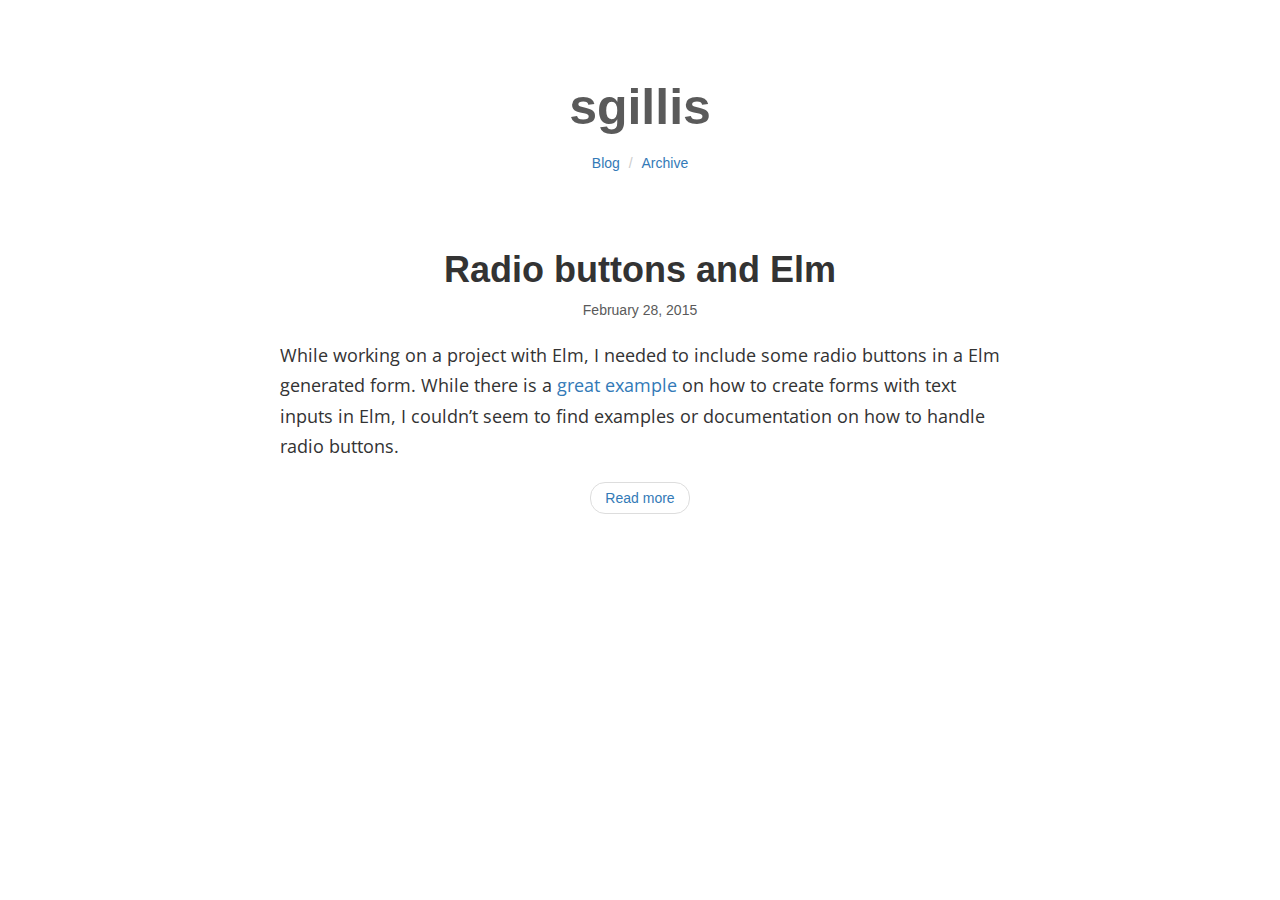
==== archive.html @ 85105cd5 "GA tracking" ====
<?xml version="1.0" encoding="UTF-8" ?>
<!DOCTYPE html PUBLIC "-//W3C//DTD XHTML 1.0 Strict//EN" "http://www.w3.org/TR/xhtml1/DTD/xhtml1-strict.dtd">
<html xmlns="http://www.w3.org/1999/xhtml" xml:lang="en" lang="en">
    <head>
        <meta http-equiv="Content-Type" content="text/html; charset=UTF-8" />
        <meta name="viewport" content="width=device-width, initial-scale=1">
        <title>sgillis - Archives</title>
        <link rel="shortcut icon" href="./favicon.ico" />
        <link rel="stylesheet" href="https://maxcdn.bootstrapcdn.com/bootstrap/3.3.2/css/bootstrap.min.css">
        <link rel="stylesheet" type="text/css" href="./css/default.css" />
        <link href="http://fonts.googleapis.com/css?family=Lora:400,700,400italic,700italic" rel="stylesheet" type="text/css">
        <link href="http://fonts.googleapis.com/css?family=Open+Sans:300italic,400italic,600italic,700italic,800italic,400,300,600,700,800" rel="stylesheet" type="text/css">
    </head>
    <body>
        <div class="container">
            <div class="page-header">
                <center>
                    <h1><b><a href="./">sgillis<a></b></h1>
                    <ol class="breadcrumb breadcrumb-nav">
                        <li><a href="./">Blog</a></li>
                        <li><a href="./archive.html">Archive</a></li>
                    </ol>
                </center>
            </div>
            
<div>
    <article class="article-excerpt">
        
        <h2 class="post-title"><a href="./posts/2015-02-28-radio-buttons-in-elm.html">Radio buttons and Elm</a></h2>
        <div class="date">February 28, 2015</div>
        <div class="post-list-content">
            
            
              <p>While working on a project with Elm, I needed to include some radio buttons in a Elm generated form. While there is a <a href="http://elm-lang.org/edit/examples/Intermediate/Form.elm">great example</a> on how to create forms with text inputs in Elm, I couldn’t seem to find examples or documentation on how to handle radio buttons.</p>

            
        </div>
        <ul class="pager">
            <li><a href="./posts/2015-02-28-radio-buttons-in-elm.html">Read more</a></li>
        </ul>
    </article>
</div>



        </div>
        <script>
          (function(i,s,o,g,r,a,m){i['GoogleAnalyticsObject']=r;i[r]=i[r]||function(){
             (i[r].q=i[r].q||[]).push(arguments)},i[r].l=1*new Date();a=s.createElement(o),
             m=s.getElementsByTagName(o)[0];a.async=1;a.src=g;m.parentNode.insertBefore(a,m)
          })(window,document,'script','//www.google-analytics.com/analytics.js','ga');

          ga('create', 'UA-60209395-1', 'auto');
          ga('send', 'pageview');
        </script>
    </body>
</html>
---- css/default.css ----
@media (min-width:992px){.container{width:750px}}.page-header{border-bottom:0px;margin:80px 0 40px}.page-header h1{font-size:50px}h1 a{color:rgb(90,90,90)}.breadcrumb-nav{background-color:transparent}.crop-image{width:250px;height:250px;border-radius:125px;overflow:hidden;margin:0 auto 20px}.small-image{width:auto;height:auto;min-width:300px;min-height:300px;max-width:500px;max-height:500px}.comments{margin:40px 50px}.article-excerpt{padding:0 0 150px}h1 h2{font-family:'Open Sans', 'Helvetica Neue', Helvetica, Arial, sans-serif}p{font-family:'Open Sans', 'Helvetica Neue', Helvetica, Arial, sans-serif;line-height:1.7em;font-size:18px}span{font-family:'Open Sans', 'Helvetica Neue', Helvetica, Arial, sans-serif}a:hover{text-decoration:none}.post-title{font-weight:bold;font-size:36px;text-align:center}.post-title a{color:rgb(51, 51, 51)}.date{color:rgb(90, 90, 90);text-align:center}.post-list-content{margin:20px 0 20px}.main-image-wrapper{margin:0 auto 10px;overflow:hidden}.main-image{max-width:500px;max-height:500px}
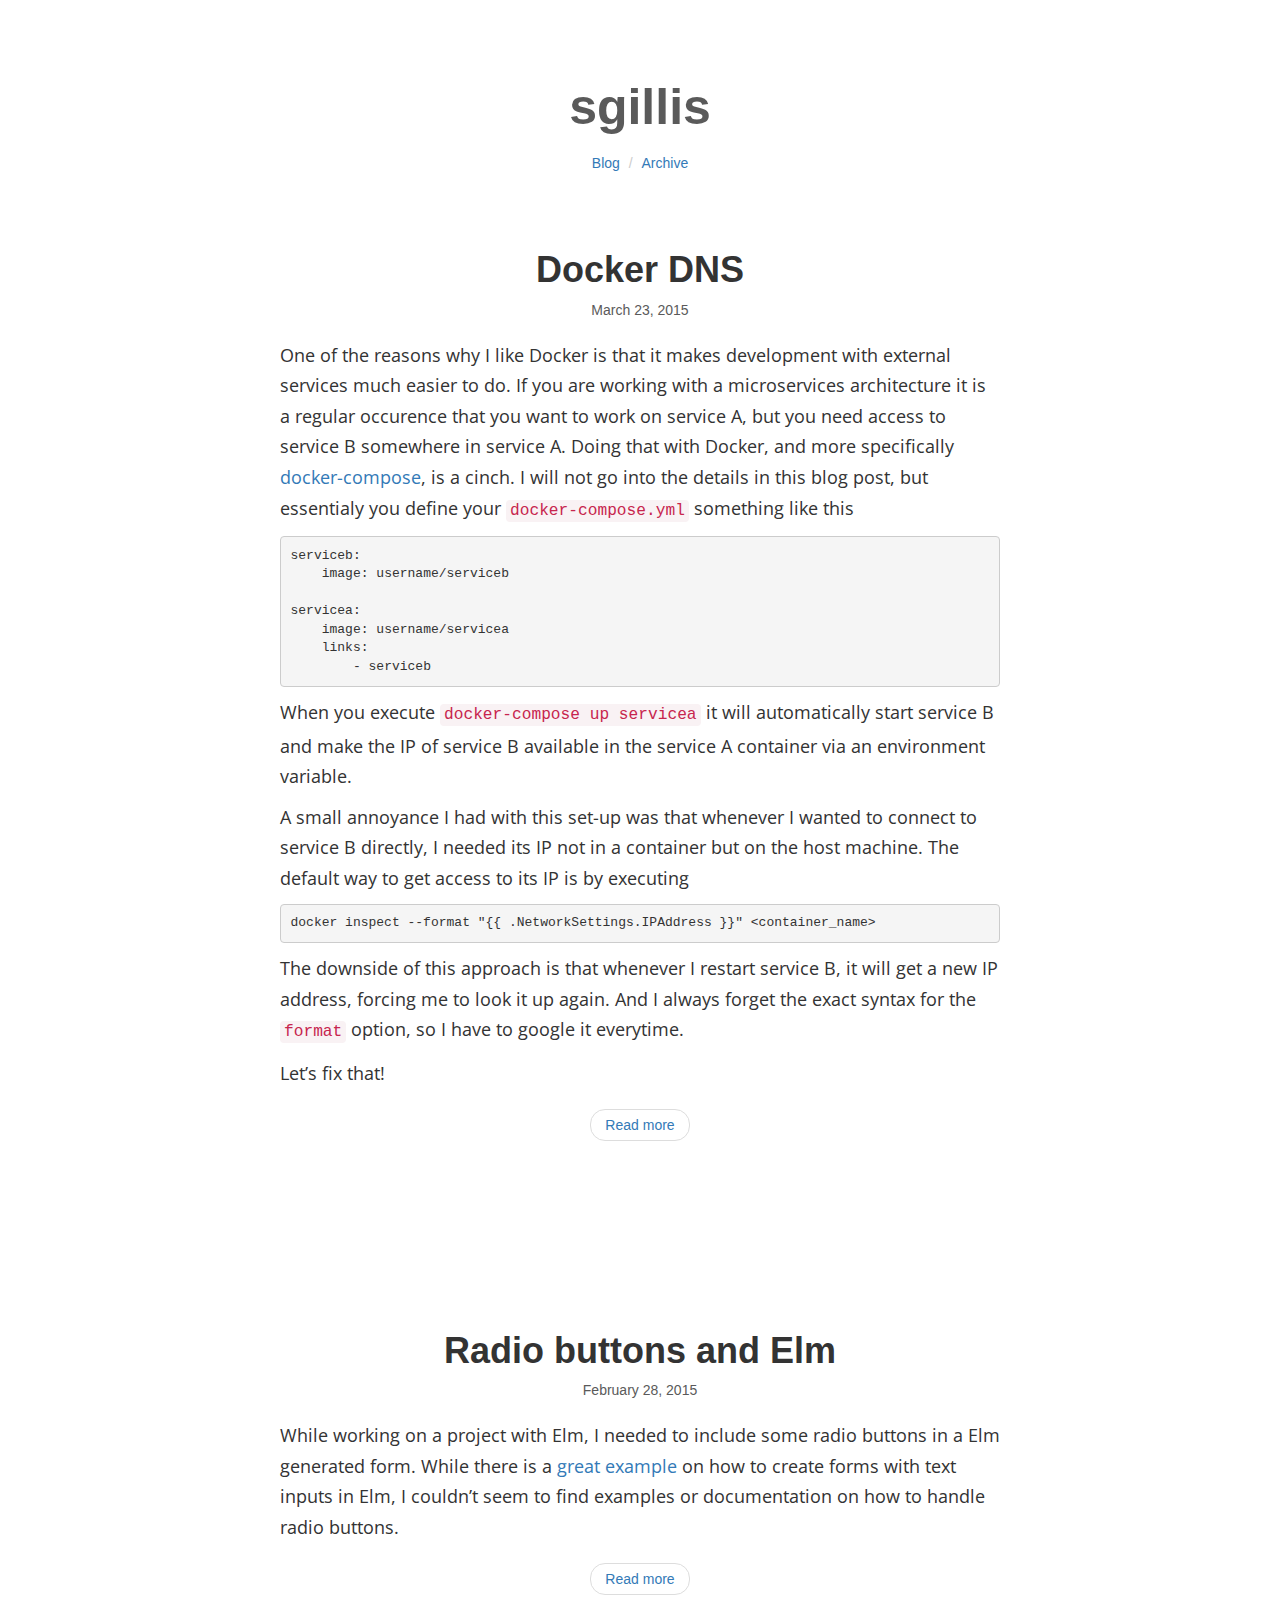
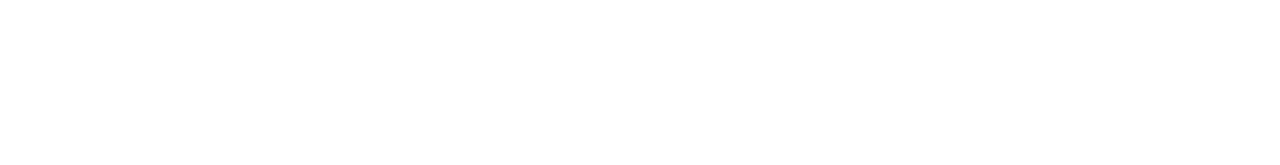
==== commit c6750356: "Docker DNS" ====
--- a/archive.html
+++ b/archive.html
@@ -23,6 +23,36 @@
                 </center>
             </div>
             
+<div>
+    <article class="article-excerpt">
+        
+        <h2 class="post-title"><a href="./posts/2015-03-23-docker-dns.html">Docker DNS</a></h2>
+        <div class="date">March 23, 2015</div>
+        <div class="post-list-content">
+            
+            
+              <p>One of the reasons why I like Docker is that it makes development with external services much easier to do. If you are working with a microservices architecture it is a regular occurence that you want to work on service A, but you need access to service B somewhere in service A. Doing that with Docker, and more specifically <a href="https://github.com/docker/compose">docker-compose</a>, is a cinch. I will not go into the details in this blog post, but essentialy you define your <code>docker-compose.yml</code> something like this</p>
+<pre><code>serviceb:
+    image: username/serviceb
+
+servicea:
+    image: username/servicea
+    links:
+        - serviceb</code></pre>
+<p>When you execute <code>docker-compose up servicea</code> it will automatically start service B and make the IP of service B available in the service A container via an environment variable.</p>
+<p>A small annoyance I had with this set-up was that whenever I wanted to connect to service B directly, I needed its IP not in a container but on the host machine. The default way to get access to its IP is by executing</p>
+<pre><code>docker inspect --format &quot;{{ .NetworkSettings.IPAddress }}&quot; &lt;container_name&gt;</code></pre>
+<p>The downside of this approach is that whenever I restart service B, it will get a new IP address, forcing me to look it up again. And I always forget the exact syntax for the <code>format</code> option, so I have to google it everytime.</p>
+<p>Let’s fix that!</p>
+
+            
+        </div>
+        <ul class="pager">
+            <li><a href="./posts/2015-03-23-docker-dns.html">Read more</a></li>
+        </ul>
+    </article>
+</div>
+
 <div>
     <article class="article-excerpt">
         
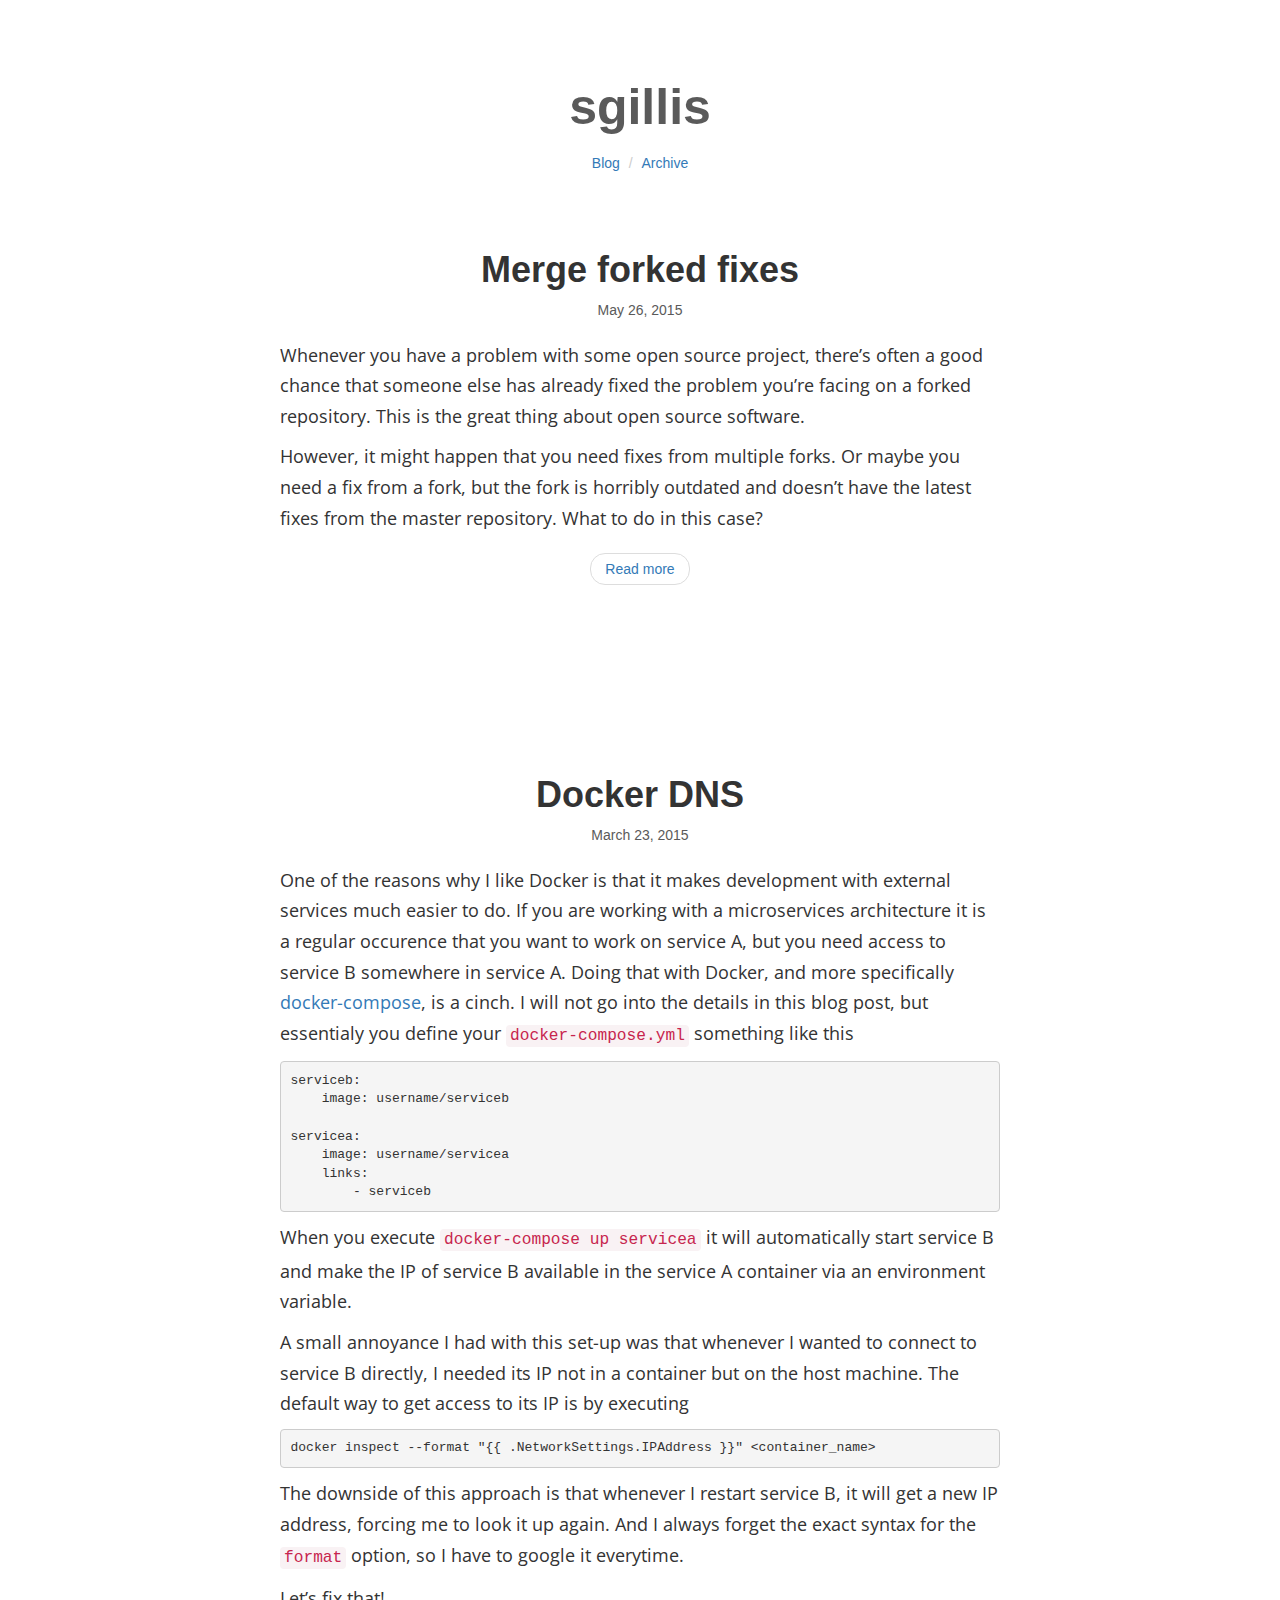
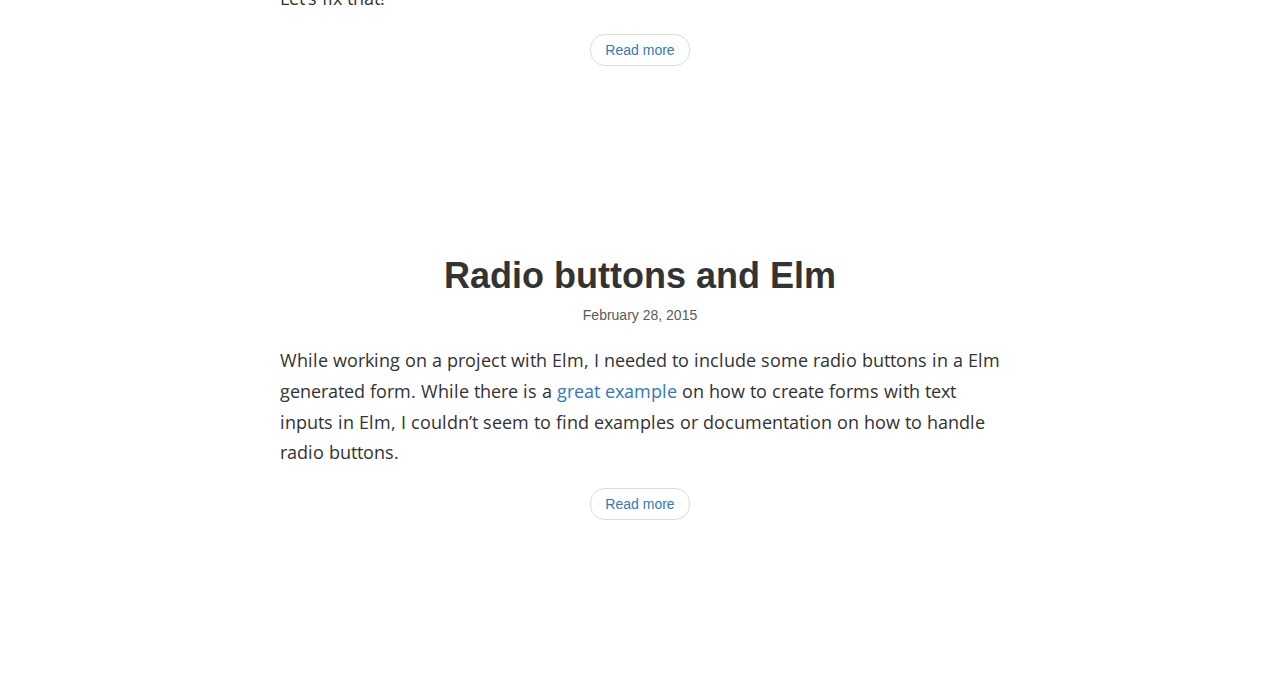
==== commit 72974164: "Post about merging fixes from different forks" ====
--- a/archive.html
+++ b/archive.html
@@ -23,6 +23,25 @@
                 </center>
             </div>
             
+<div>
+    <article class="article-excerpt">
+        
+        <h2 class="post-title"><a href="./posts/2015-05-26-merge-fork-fixes.html">Merge forked fixes</a></h2>
+        <div class="date">May 26, 2015</div>
+        <div class="post-list-content">
+            
+            
+              <p>Whenever you have a problem with some open source project, there’s often a good chance that someone else has already fixed the problem you’re facing on a forked repository. This is the great thing about open source software.</p>
+<p>However, it might happen that you need fixes from multiple forks. Or maybe you need a fix from a fork, but the fork is horribly outdated and doesn’t have the latest fixes from the master repository. What to do in this case?</p>
+
+            
+        </div>
+        <ul class="pager">
+            <li><a href="./posts/2015-05-26-merge-fork-fixes.html">Read more</a></li>
+        </ul>
+    </article>
+</div>
+
 <div>
     <article class="article-excerpt">
         
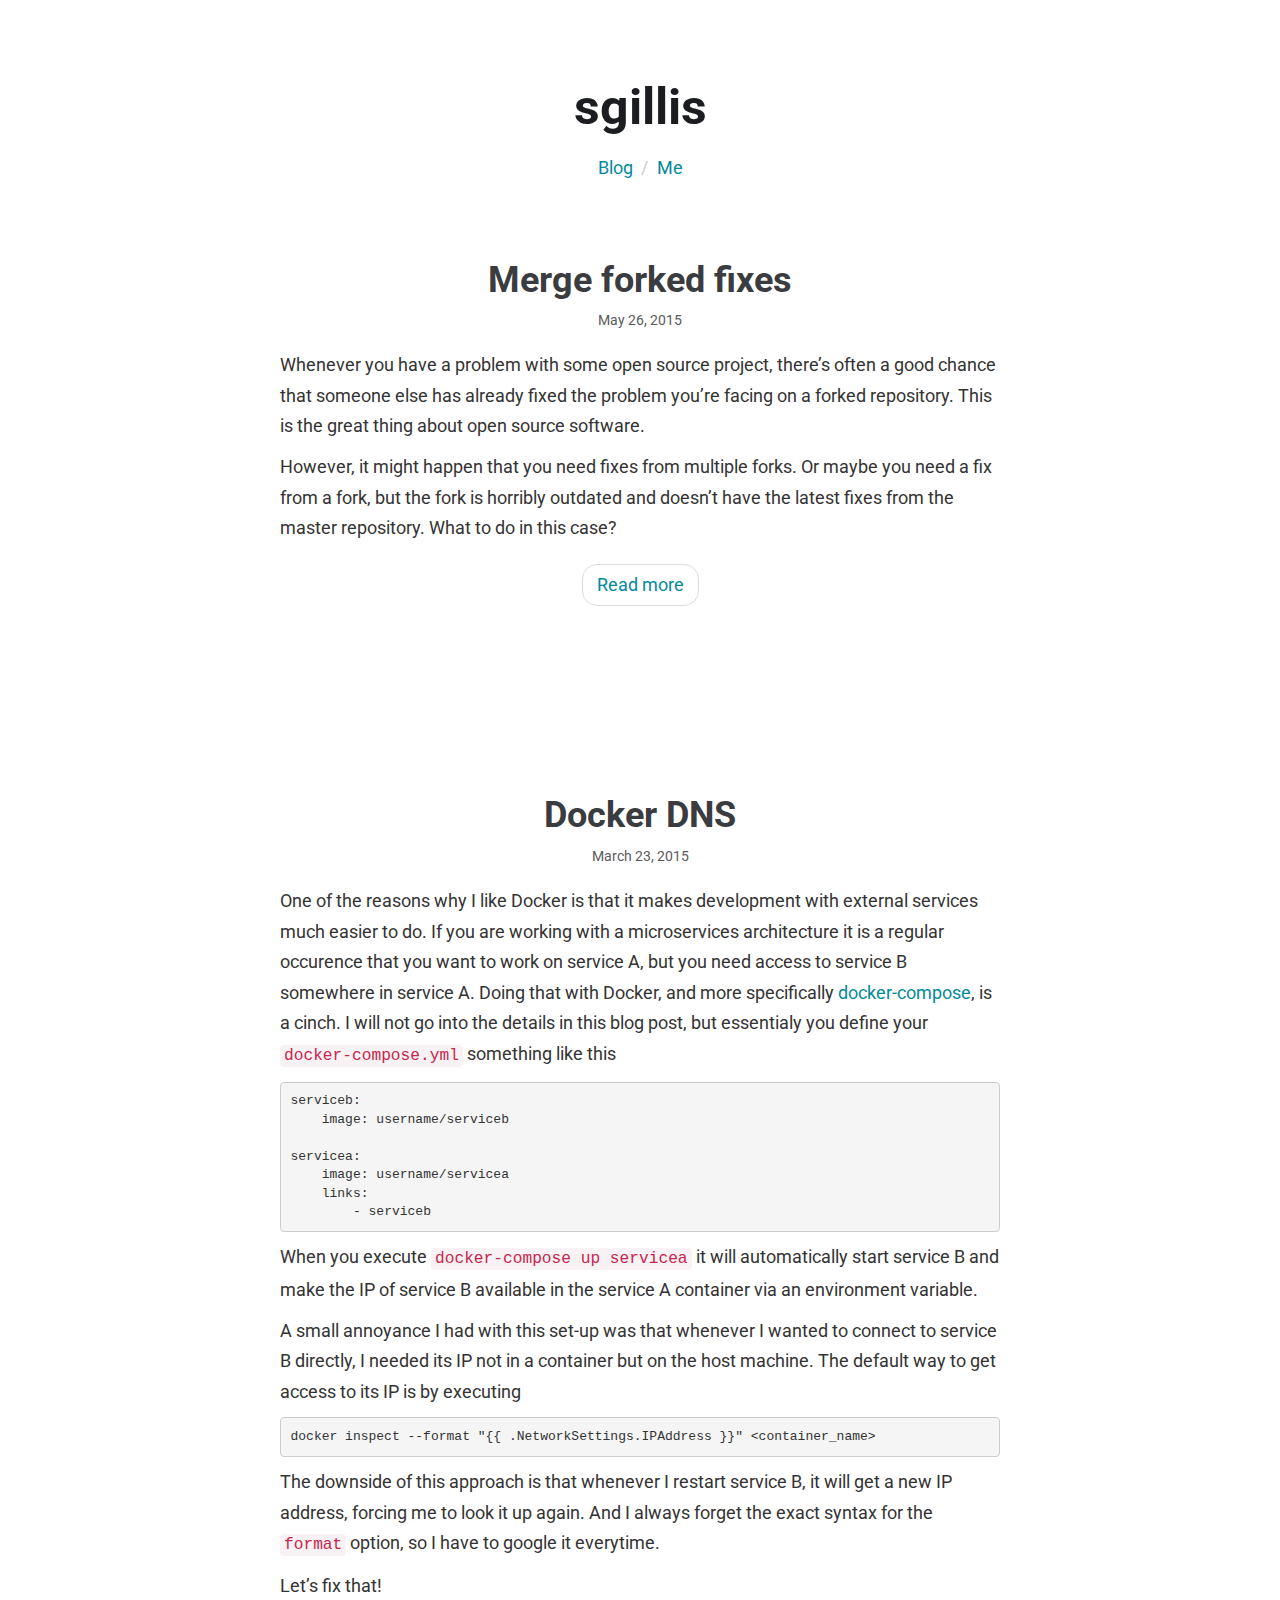
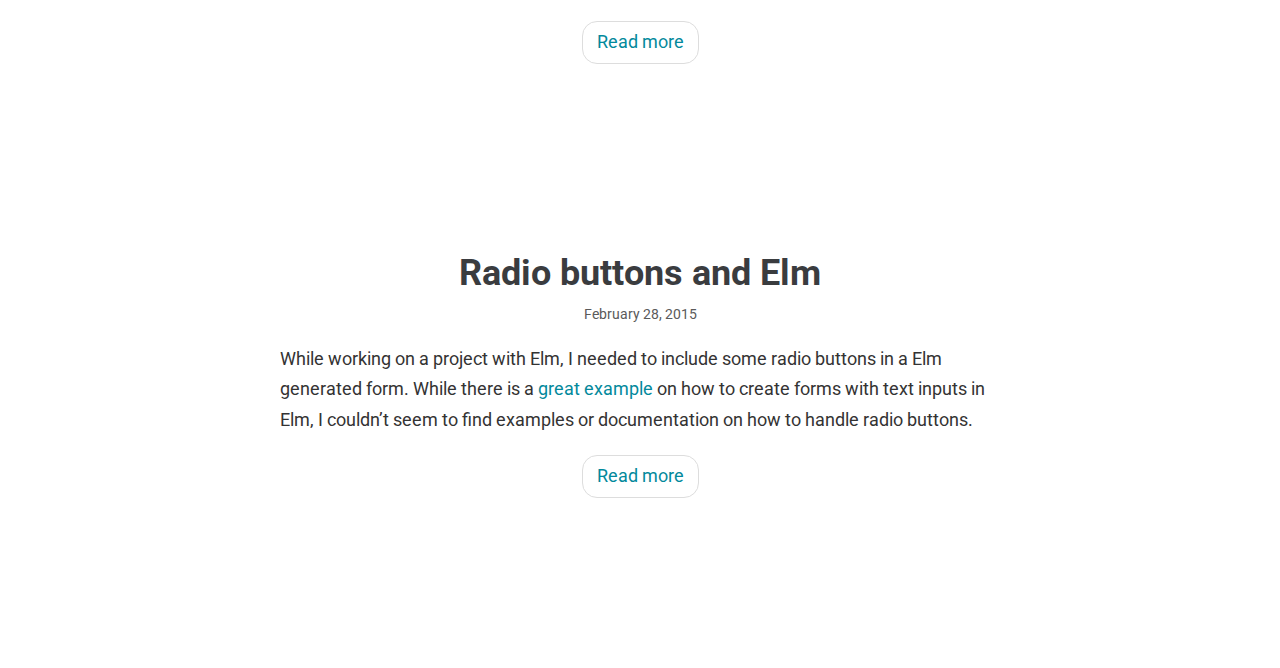
==== commit d8d25a6e: "CV" ====
--- a/archive.html
+++ b/archive.html
@@ -8,8 +8,7 @@
         <link rel="shortcut icon" href="./favicon.ico" />
         <link rel="stylesheet" href="https://maxcdn.bootstrapcdn.com/bootstrap/3.3.2/css/bootstrap.min.css">
         <link rel="stylesheet" type="text/css" href="./css/default.css" />
-        <link href="http://fonts.googleapis.com/css?family=Lora:400,700,400italic,700italic" rel="stylesheet" type="text/css">
-        <link href="http://fonts.googleapis.com/css?family=Open+Sans:300italic,400italic,600italic,700italic,800italic,400,300,600,700,800" rel="stylesheet" type="text/css">
+        <link href="http://fonts.googleapis.com/css?family=Roboto:400italic,700,400" rel="stylesheet" type="text/css">
     </head>
     <body>
         <div class="container">
@@ -18,7 +17,7 @@
                     <h1><b><a href="./">sgillis<a></b></h1>
                     <ol class="breadcrumb breadcrumb-nav">
                         <li><a href="./">Blog</a></li>
-                        <li><a href="./archive.html">Archive</a></li>
+                        <li><a href="./me.html">Me</a></li>
                     </ol>
                 </center>
             </div>
--- a/css/default.css
+++ b/css/default.css
@@ -1 +1 @@
-@media (min-width:992px){.container{width:750px}}.page-header{border-bottom:0px;margin:80px 0 40px}.page-header h1{font-size:50px}h1 a{color:rgb(90,90,90)}.breadcrumb-nav{background-color:transparent}.crop-image{width:250px;height:250px;border-radius:125px;overflow:hidden;margin:0 auto 20px}.small-image{width:auto;height:auto;min-width:300px;min-height:300px;max-width:500px;max-height:500px}.comments{margin:40px 50px}.article-excerpt{padding:0 0 150px}h1 h2{font-family:'Open Sans', 'Helvetica Neue', Helvetica, Arial, sans-serif}p{font-family:'Open Sans', 'Helvetica Neue', Helvetica, Arial, sans-serif;line-height:1.7em;font-size:18px}span{font-family:'Open Sans', 'Helvetica Neue', Helvetica, Arial, sans-serif}a:hover{text-decoration:none}.post-title{font-weight:bold;font-size:36px;text-align:center}.post-title a{color:rgb(51, 51, 51)}.date{color:rgb(90, 90, 90);text-align:center}.post-list-content{margin:20px 0 20px}.main-image-wrapper{margin:0 auto 10px;overflow:hidden}.main-image{max-width:500px;max-height:500px}+html{font-family:'Roboto', sans-serif}body{font-family:'Roboto', sans-serif}.light-color-primary-0{color:#D6D8DC}.light-color-primary-1{color:#8D9AB3}.light-color-primary-2{color:#ACB5C7}.light-color-primary-3{color:#A3A6AE}.light-color-primary-4{color:#8E929B}.color-primary-0{color:#3A3C3F}.color-primary-1{color:#474C55}.color-primary-2{color:#313235}.color-primary-3{color:#27292C}.color-primary-4{color:#1C1D20}@media (min-width:992px){.container{width:750px}}.page-header{border-bottom:0px;margin:80px 0 40px}.page-header h1{font-size:50px}h1 a{color:#1C1D20}a{color:#03899C}.breadcrumb-nav{background-color:transparent}.crop-image{width:250px;height:250px;border-radius:125px;overflow:hidden;margin:0 auto 20px}.small-image{width:auto;height:auto;min-width:300px;min-height:300px;max-width:500px;max-height:500px}.comments{margin:40px 50px}.article-excerpt{padding:0 0 150px}h1 h2{font-family:'Roboto', sans-serif}p{font-family:'Roboto', sans-serif;line-height:1.7em;font-size:18px}li{font-family:'Roboto', sans-serif;line-height:1.7em;font-size:18px}span{font-family:'Roboto', sans-serif;line-height:1.7em;font-size:18px}a:hover{text-decoration:none}.post-title{font-weight:bold;font-size:36px;text-align:center}.post-title a{color:#3A3C3F}.date{color:rgb(90, 90, 90);text-align:center}.post-list-content{margin:20px 0 20px}.main-image-wrapper{margin:0 auto 10px;overflow:hidden}.main-image{max-width:500px;max-height:500px}.item{margin:0 0 40px}.cv{border-bottom:1px solid #D6D8DC;margin:0 0 20px}div.cv-section span{padding:0 0 10px;border-bottom:3px solid #03899C}div.cv-section h4{padding:0 0 30px}span.citation{font-size:12px;line-height:0}span.jobdescription{font-size:18px;line-height:2em}span.separator{padding:0px 10px 0px 10px}span.glyphicon-asterisk{float:right}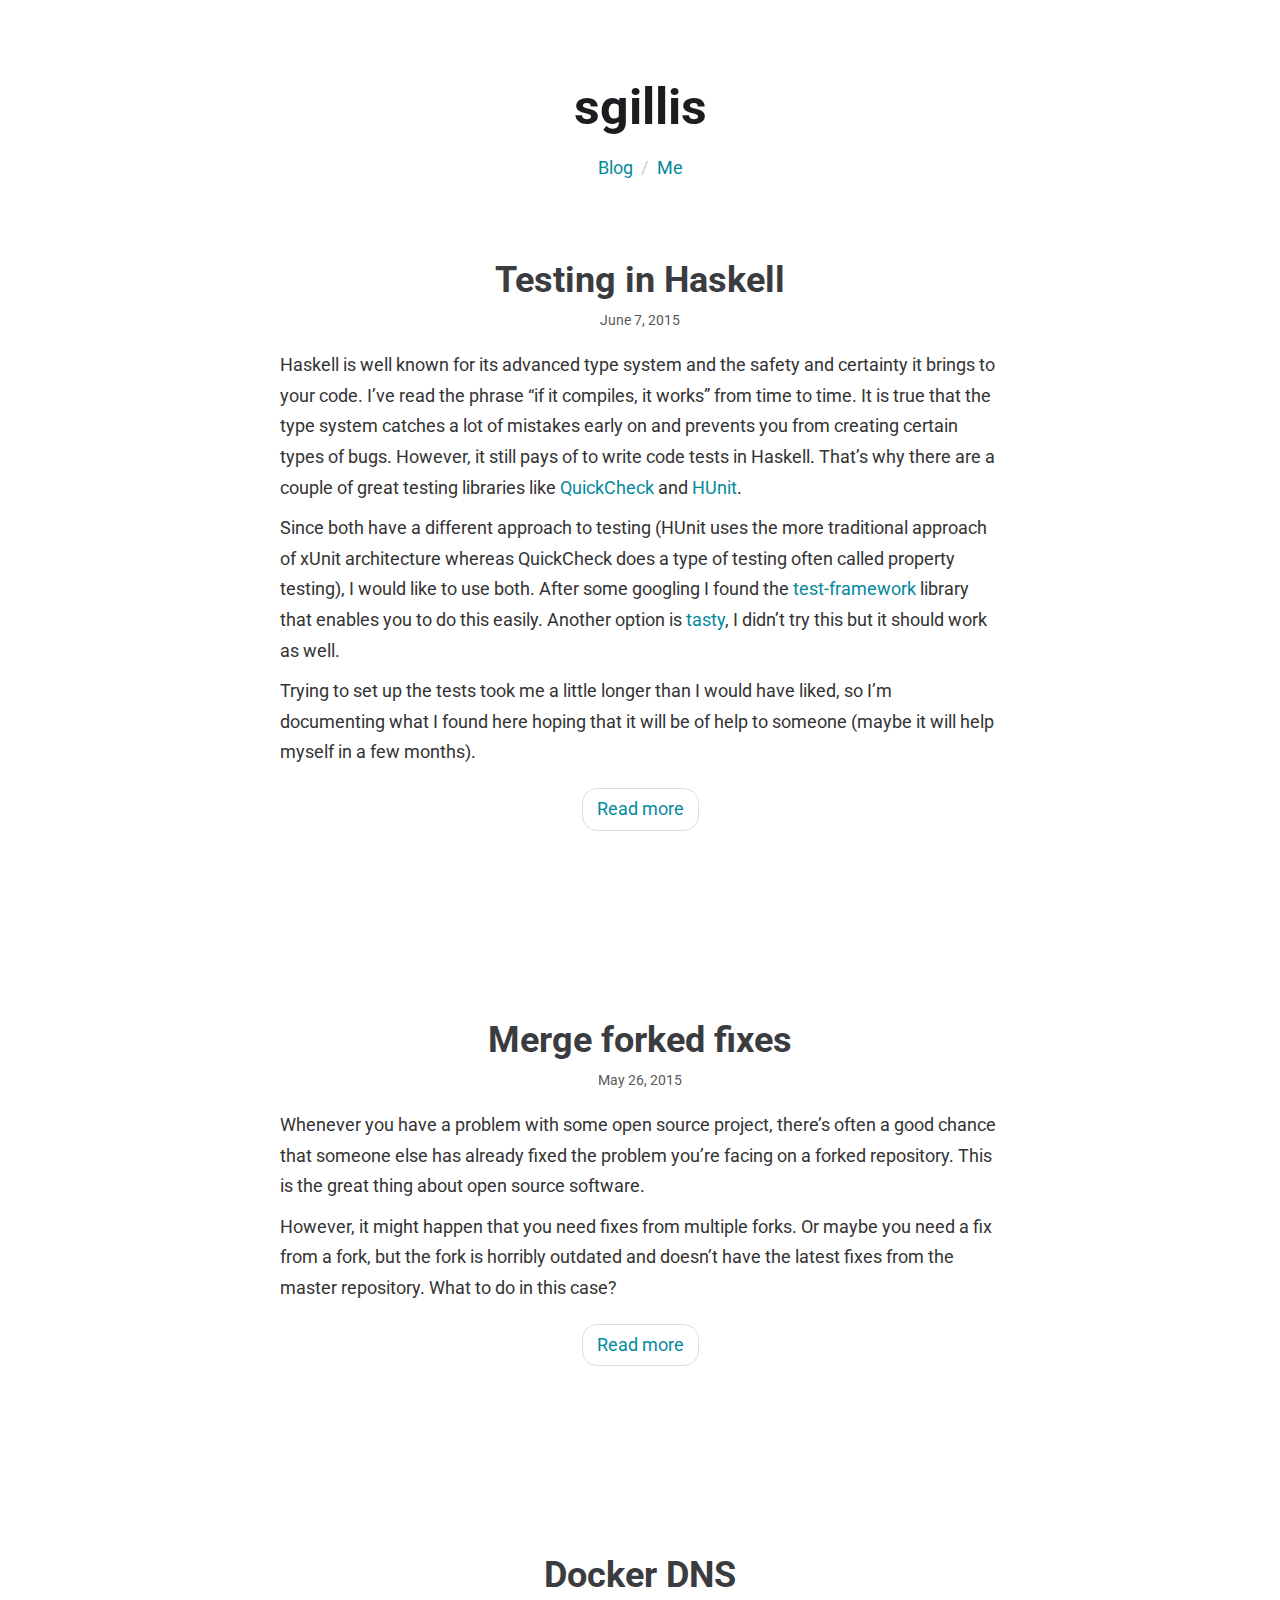
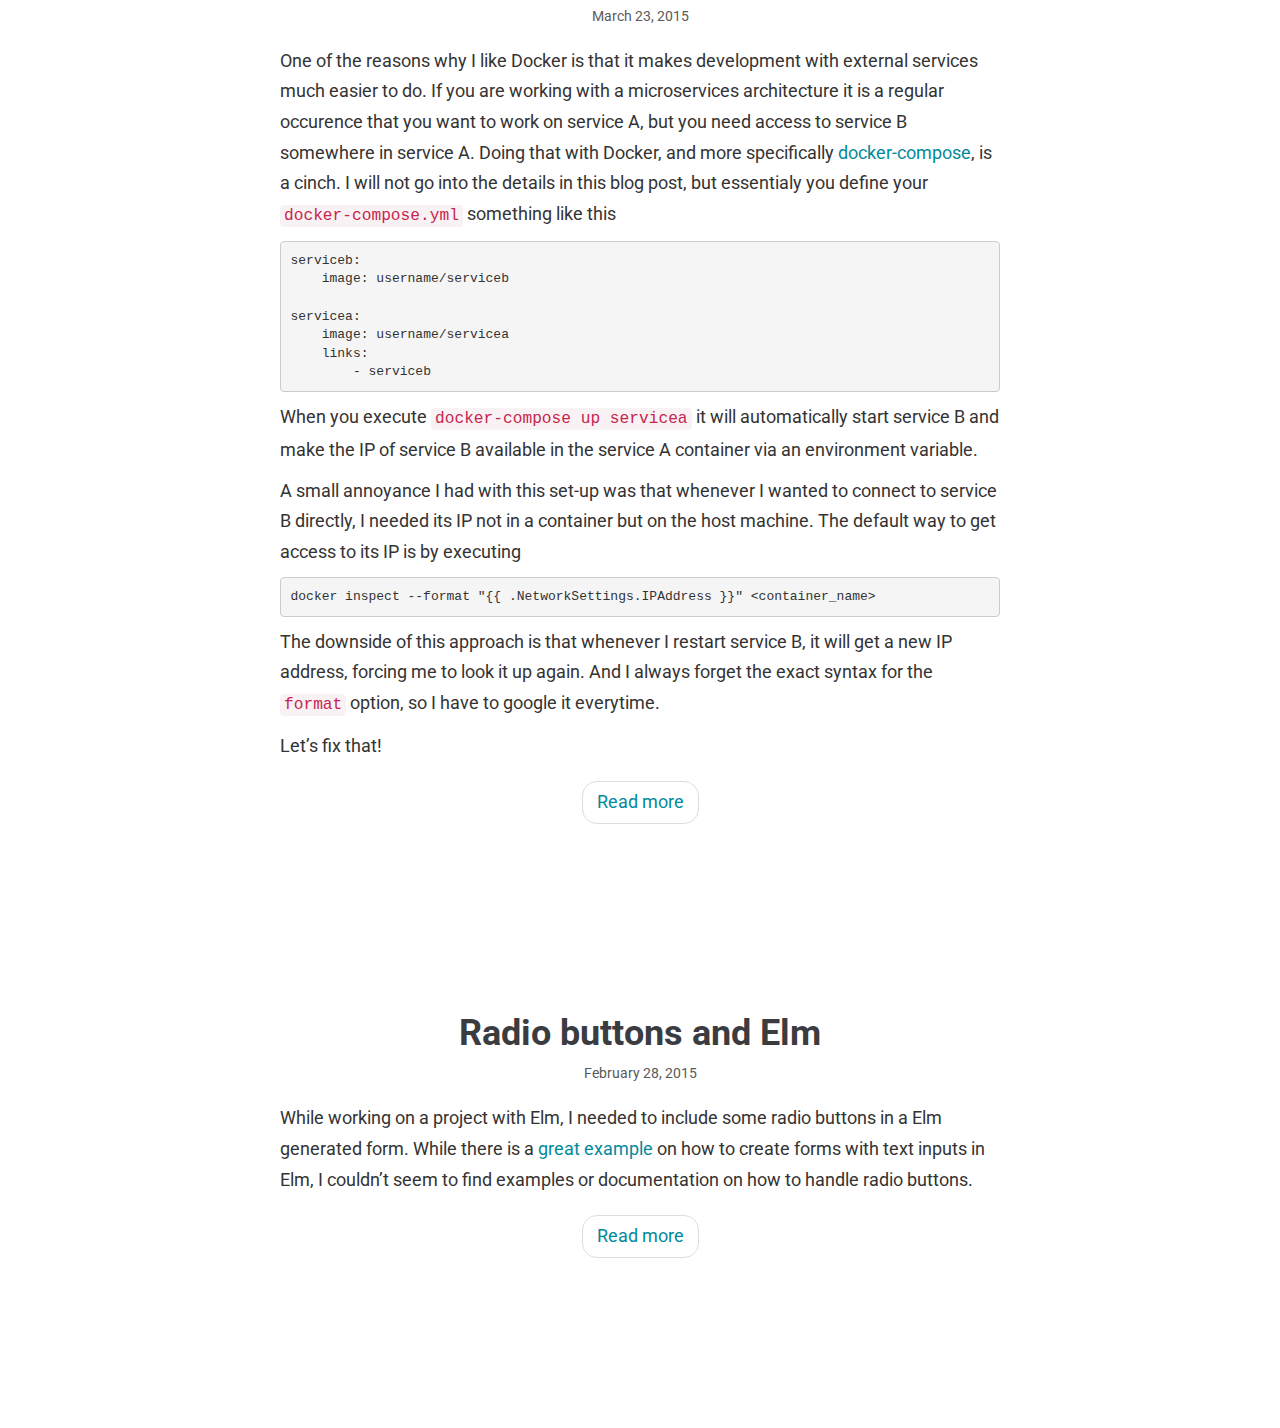
==== commit a42cd5da: "Testing in Haskell" ====
--- a/archive.html
+++ b/archive.html
@@ -22,6 +22,26 @@
                 </center>
             </div>
             
+<div>
+    <article class="article-excerpt">
+        
+        <h2 class="post-title"><a href="./posts/2015-06-07-testing-in-haskell.html">Testing in Haskell</a></h2>
+        <div class="date">June  7, 2015</div>
+        <div class="post-list-content">
+            
+            
+              <p>Haskell is well known for its advanced type system and the safety and certainty it brings to your code. I’ve read the phrase “if it compiles, it works” from time to time. It is true that the type system catches a lot of mistakes early on and prevents you from creating certain types of bugs. However, it still pays of to write code tests in Haskell. That’s why there are a couple of great testing libraries like <a href="https://hackage.haskell.org/package/QuickCheck">QuickCheck</a> and <a href="https://hackage.haskell.org/package/HUnit">HUnit</a>.</p>
+<p>Since both have a different approach to testing (HUnit uses the more traditional approach of xUnit architecture whereas QuickCheck does a type of testing often called property testing), I would like to use both. After some googling I found the <a href="https://hackage.haskell.org/package/test-framework">test-framework</a> library that enables you to do this easily. Another option is <a href="https://hackage.haskell.org/package/tasty">tasty</a>, I didn’t try this but it should work as well.</p>
+<p>Trying to set up the tests took me a little longer than I would have liked, so I’m documenting what I found here hoping that it will be of help to someone (maybe it will help myself in a few months).</p>
+
+            
+        </div>
+        <ul class="pager">
+            <li><a href="./posts/2015-06-07-testing-in-haskell.html">Read more</a></li>
+        </ul>
+    </article>
+</div>
+
 <div>
     <article class="article-excerpt">
         
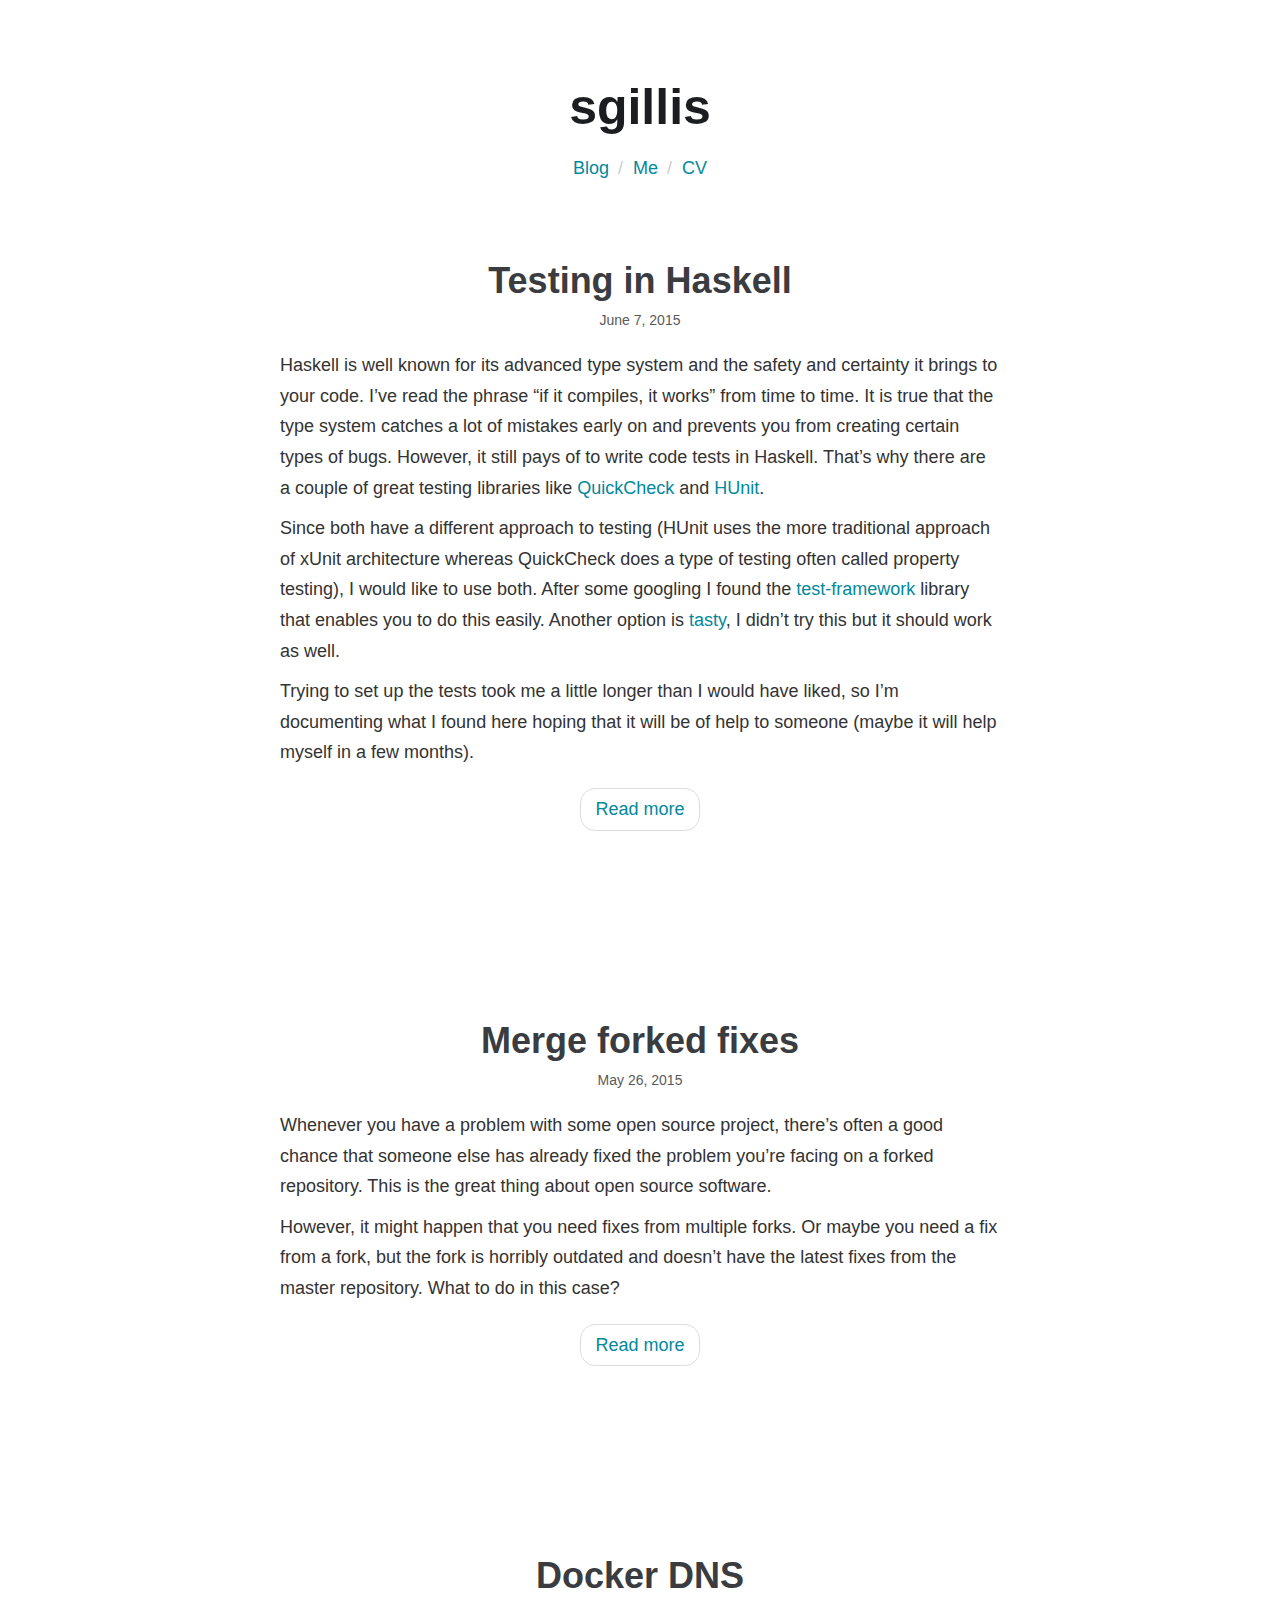
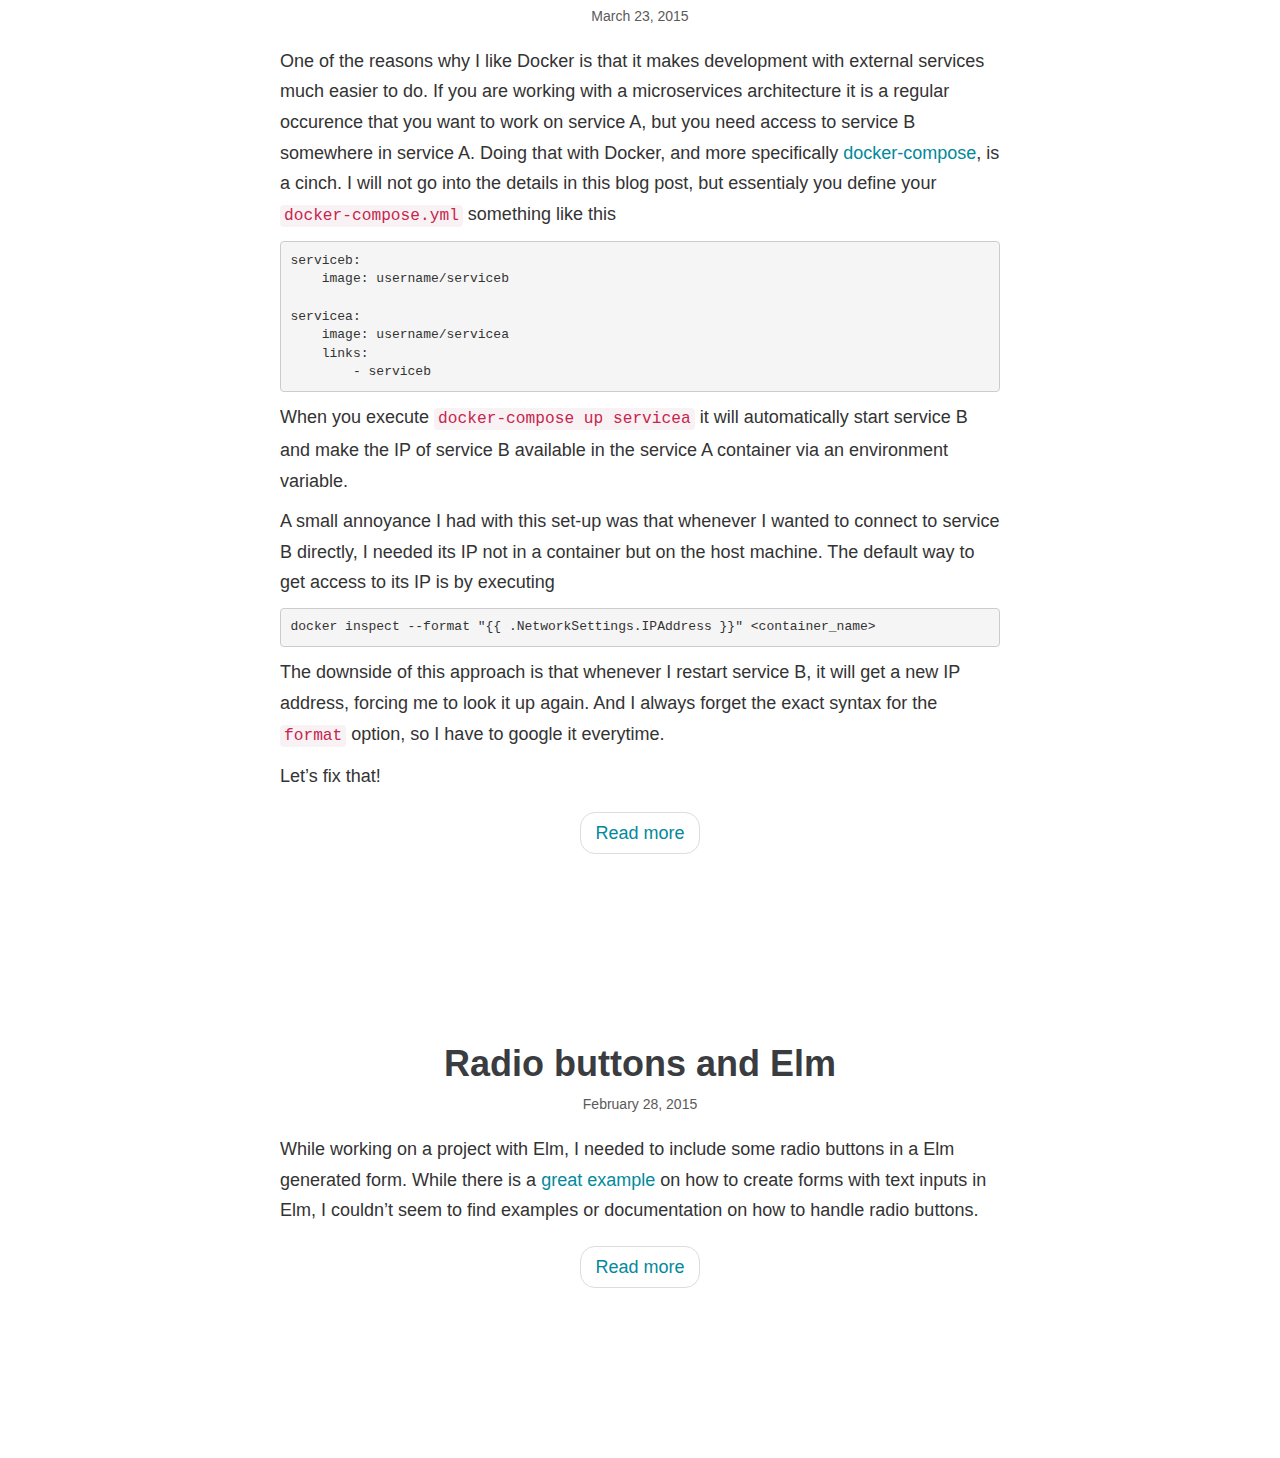
==== commit 7b29cb1a: "Update CV and me" ====
--- a/archive.html
+++ b/archive.html
@@ -8,16 +8,18 @@
         <link rel="shortcut icon" href="./favicon.ico" />
         <link rel="stylesheet" href="https://maxcdn.bootstrapcdn.com/bootstrap/3.3.2/css/bootstrap.min.css">
         <link rel="stylesheet" type="text/css" href="./css/default.css" />
-        <link href="http://fonts.googleapis.com/css?family=Roboto:400italic,700,400" rel="stylesheet" type="text/css">
+        <link href="http://fonts.googleapis.com/css?family=Lora:400,700,400italic,700italic" rel="stylesheet" type="text/css">
+        <link href="http://fonts.googleapis.com/css?family=Open+Sans:300italic,400italic,600italic,700italic,800italic,400,300,600,700,800" rel="stylesheet" type="text/css">
     </head>
     <body>
         <div class="container">
             <div class="page-header">
                 <center>
-                    <h1><b><a href="./">sgillis<a></b></h1>
+                    <h1><b><a href="./">sgillis</a></b></h1>
                     <ol class="breadcrumb breadcrumb-nav">
                         <li><a href="./">Blog</a></li>
                         <li><a href="./me.html">Me</a></li>
+                        <li><a href="./cv.html">CV</a></li>
                     </ol>
                 </center>
             </div>
--- a/css/default.css
+++ b/css/default.css
@@ -1 +1 @@
-html{font-family:'Roboto', sans-serif}body{font-family:'Roboto', sans-serif}.light-color-primary-0{color:#D6D8DC}.light-color-primary-1{color:#8D9AB3}.light-color-primary-2{color:#ACB5C7}.light-color-primary-3{color:#A3A6AE}.light-color-primary-4{color:#8E929B}.color-primary-0{color:#3A3C3F}.color-primary-1{color:#474C55}.color-primary-2{color:#313235}.color-primary-3{color:#27292C}.color-primary-4{color:#1C1D20}@media (min-width:992px){.container{width:750px}}.page-header{border-bottom:0px;margin:80px 0 40px}.page-header h1{font-size:50px}h1 a{color:#1C1D20}a{color:#03899C}.breadcrumb-nav{background-color:transparent}.crop-image{width:250px;height:250px;border-radius:125px;overflow:hidden;margin:0 auto 20px}.small-image{width:auto;height:auto;min-width:300px;min-height:300px;max-width:500px;max-height:500px}.comments{margin:40px 50px}.article-excerpt{padding:0 0 150px}h1 h2{font-family:'Roboto', sans-serif}p{font-family:'Roboto', sans-serif;line-height:1.7em;font-size:18px}li{font-family:'Roboto', sans-serif;line-height:1.7em;font-size:18px}span{font-family:'Roboto', sans-serif;line-height:1.7em;font-size:18px}a:hover{text-decoration:none}.post-title{font-weight:bold;font-size:36px;text-align:center}.post-title a{color:#3A3C3F}.date{color:rgb(90, 90, 90);text-align:center}.post-list-content{margin:20px 0 20px}.main-image-wrapper{margin:0 auto 10px;overflow:hidden}.main-image{max-width:500px;max-height:500px}.item{margin:0 0 40px}.cv{border-bottom:1px solid #D6D8DC;margin:0 0 20px}div.cv-section span{padding:0 0 10px;border-bottom:3px solid #03899C}div.cv-section h4{padding:0 0 30px}span.citation{font-size:12px;line-height:0}span.jobdescription{font-size:18px;line-height:2em}span.separator{padding:0px 10px 0px 10px}span.glyphicon-asterisk{float:right}+html{font-family:'Roboto', sans-serif}body{font-family:'Roboto', sans-serif}.light-color-primary-0{color:#D6D8DC}.light-color-primary-1{color:#8D9AB3}.light-color-primary-2{color:#ACB5C7}.light-color-primary-3{color:#A3A6AE}.light-color-primary-4{color:#8E929B}.color-primary-0{color:#3A3C3F}.color-primary-1{color:#474C55}.color-primary-2{color:#313235}.color-primary-3{color:#27292C}.color-primary-4{color:#1C1D20}@media (min-width:992px){.container{width:750px}}.page-header{border-bottom:0px;margin:80px 0 40px}.page-header h1{font-size:50px}h1 a{color:#1C1D20}a{color:#03899C}.breadcrumb-nav{background-color:transparent}.crop-image{width:250px;height:250px;border-radius:125px;overflow:hidden;margin:0 auto 20px}.small-image{width:auto;height:auto;min-width:300px;min-height:300px;max-width:500px;max-height:500px}.comments{margin:40px 50px}.article-excerpt{padding:0 0 150px}h1 h2{font-family:'Roboto', sans-serif}p{font-family:'Roboto', sans-serif;line-height:1.7em;font-size:18px}li{font-family:'Roboto', sans-serif;line-height:1.7em;font-size:18px}span{font-family:'Roboto', sans-serif;line-height:1.7em;font-size:18px}a:hover{text-decoration:none}.post-title{font-weight:bold;font-size:36px;text-align:center}.post-title a{color:#3A3C3F}.date{color:rgb(90, 90, 90);text-align:center}.post-list-content{margin:20px 0 20px}.main-image-wrapper{margin:0 auto 10px;overflow:hidden}.main-image{max-width:500px;max-height:500px}.item{margin:0 0 40px}.cv{border-bottom:1px solid #D6D8DC;margin:0 0 20px}.cv-last{margin:0 0 20px}div.cv-section span{padding:0 0 10px;border-bottom:3px solid #03899C}div.cv-section h4{padding:0 0 30px}span.citation{font-size:12px;line-height:0}span.jobdescription{font-size:18px;line-height:2em}span.separator{padding:0px 10px 0px 10px}span.glyphicon-asterisk{float:right}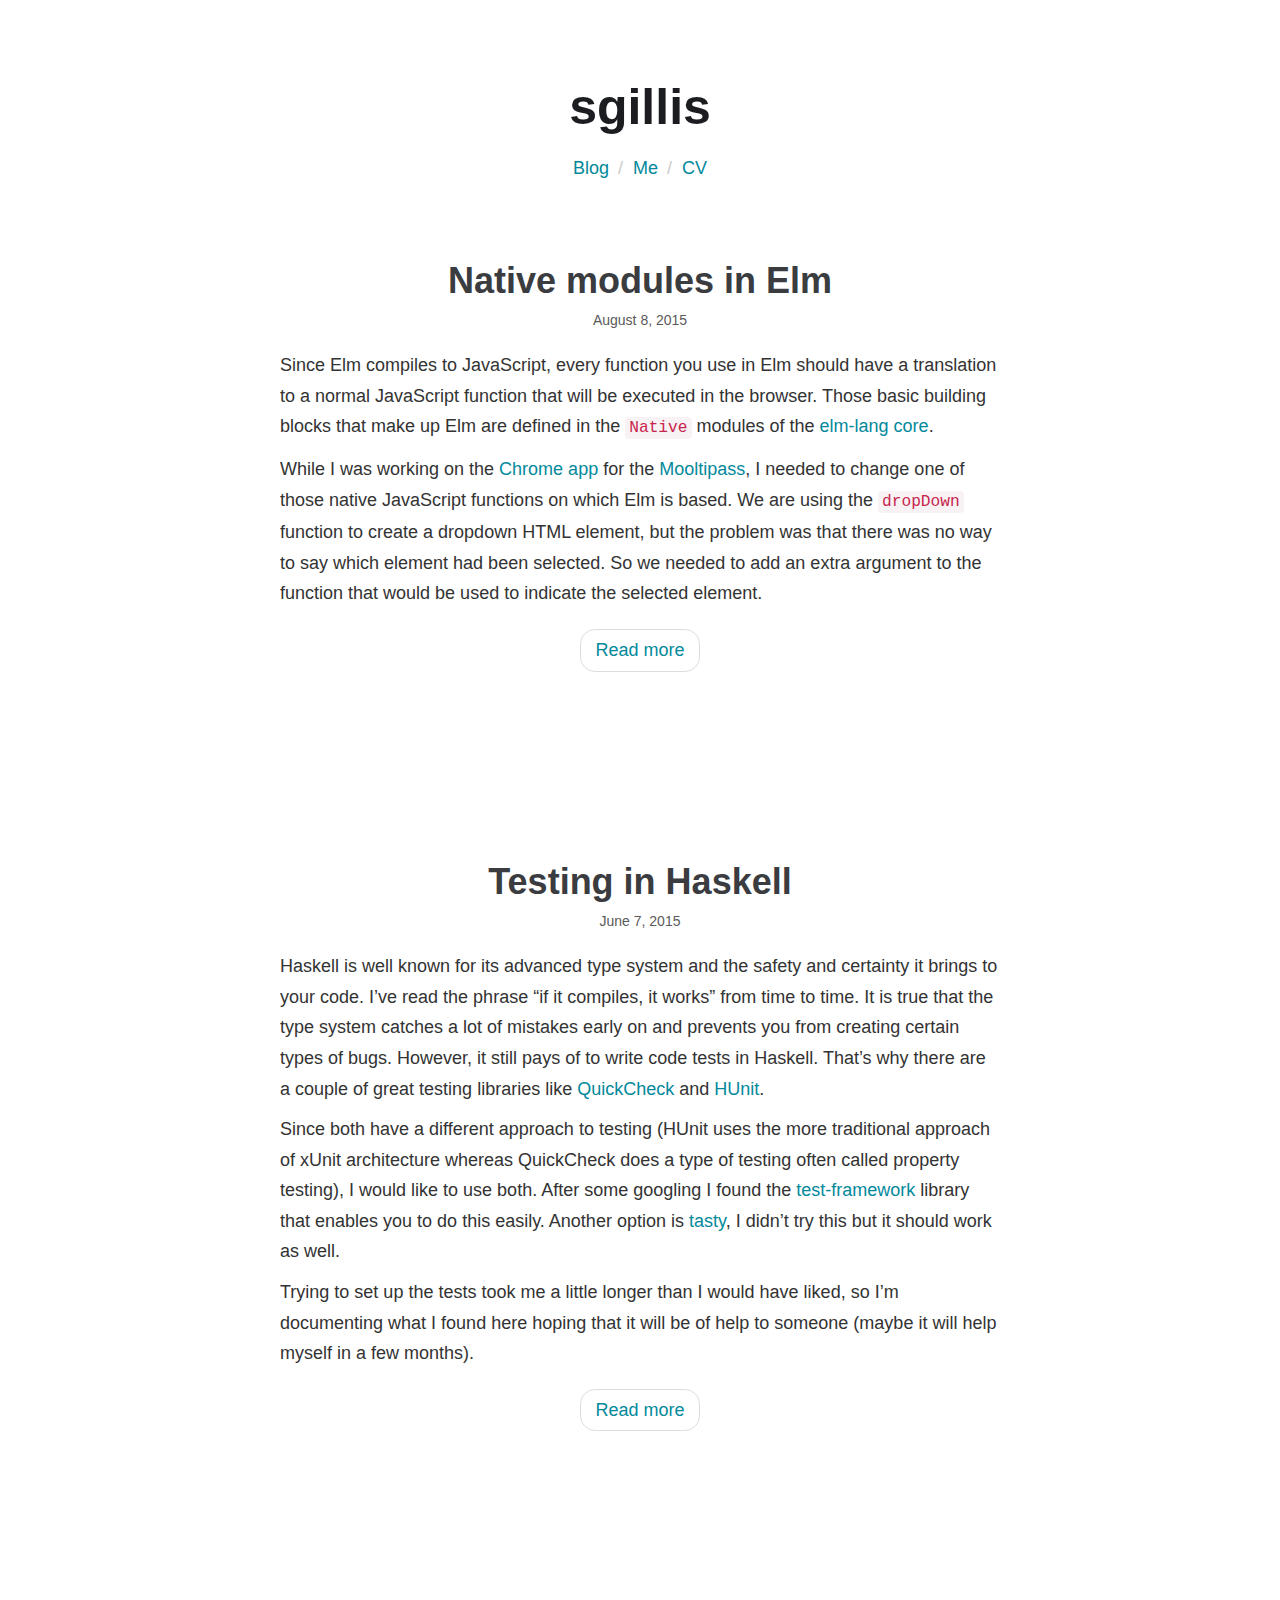
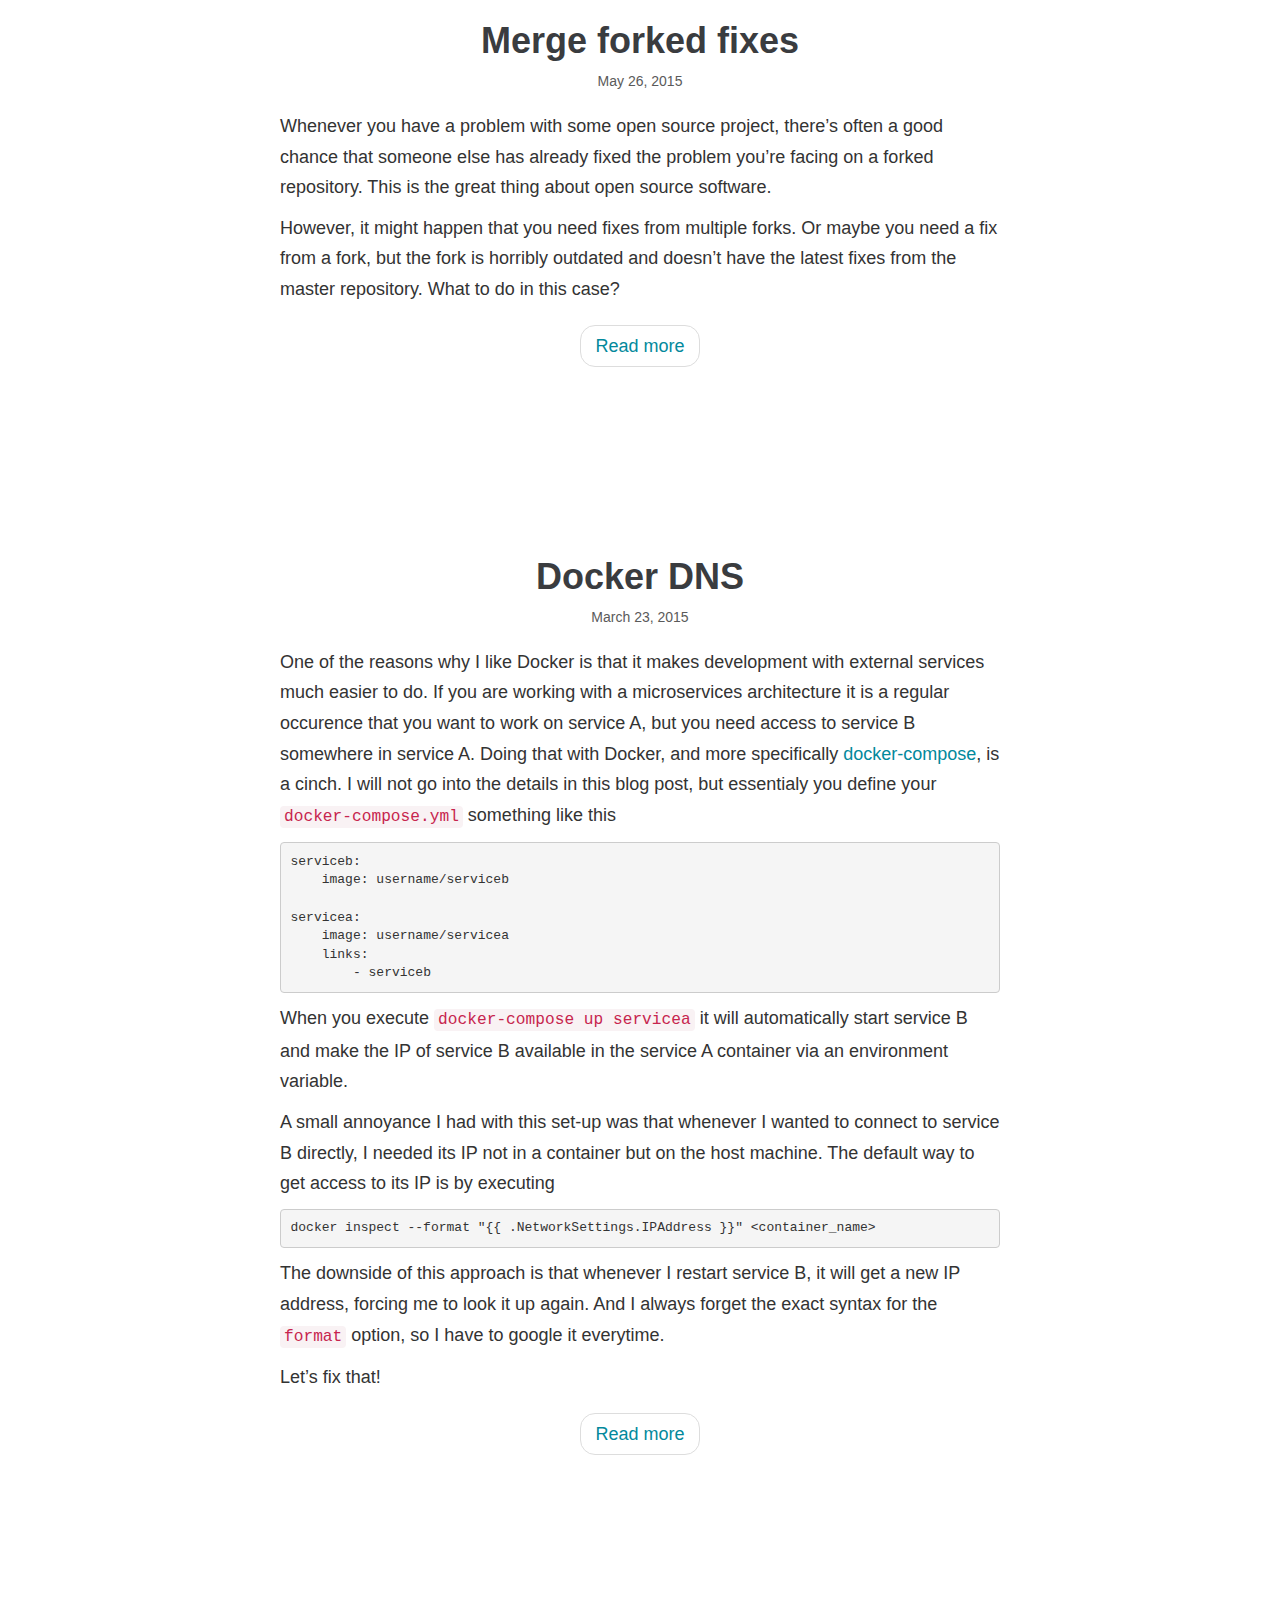
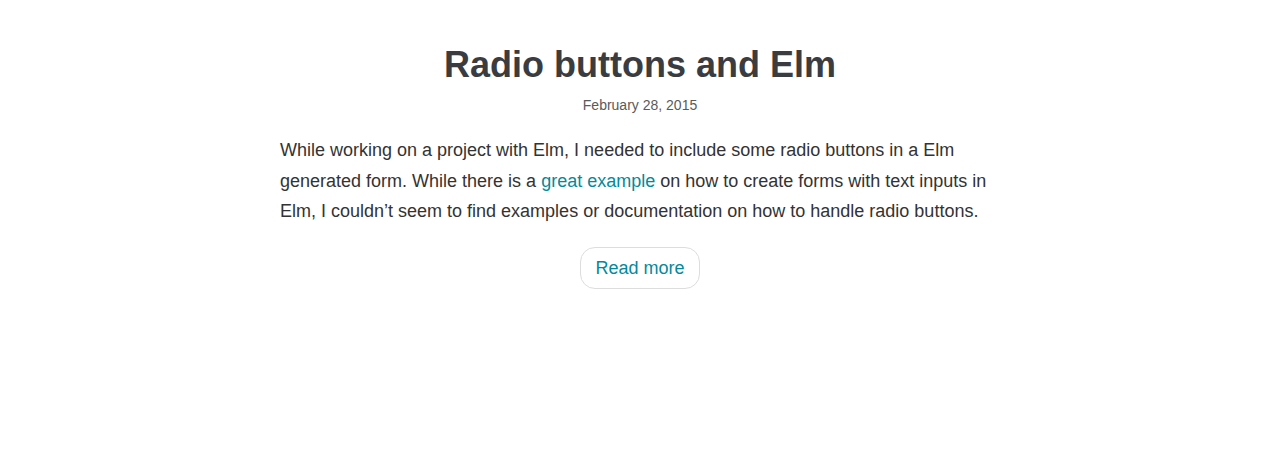
==== commit 0fcf937e: "Native modules in Elm" ====
--- a/archive.html
+++ b/archive.html
@@ -24,6 +24,25 @@
                 </center>
             </div>
             
+<div>
+    <article class="article-excerpt">
+        
+        <h2 class="post-title"><a href="./posts/2015-08-08-native-modules-in-elm.html">Native modules in Elm</a></h2>
+        <div class="date">August  8, 2015</div>
+        <div class="post-list-content">
+            
+            
+              <p>Since Elm compiles to JavaScript, every function you use in Elm should have a translation to a normal JavaScript function that will be executed in the browser. Those basic building blocks that make up Elm are defined in the <code>Native</code> modules of the <a href="https://github.com/elm-lang/core">elm-lang core</a>.</p>
+<p>While I was working on the <a href="https://chrome.google.com/webstore/detail/mooltipass-app/cdifokahonpfaoldibbjmbkdhhelblpj">Chrome app</a> for the <a href="http://www.themooltipass.com/">Mooltipass</a>, I needed to change one of those native JavaScript functions on which Elm is based. We are using the <a href="https://github.com/elm-lang/core/blob/4dfe74bfab249929a848e42dd811725cf0f4a146/src/Graphics/Input.elm#L104-L109"><code>dropDown</code></a> function to create a dropdown HTML element, but the problem was that there was no way to say which element had been selected. So we needed to add an extra argument to the function that would be used to indicate the selected element.</p>
+
+            
+        </div>
+        <ul class="pager">
+            <li><a href="./posts/2015-08-08-native-modules-in-elm.html">Read more</a></li>
+        </ul>
+    </article>
+</div>
+
 <div>
     <article class="article-excerpt">
         
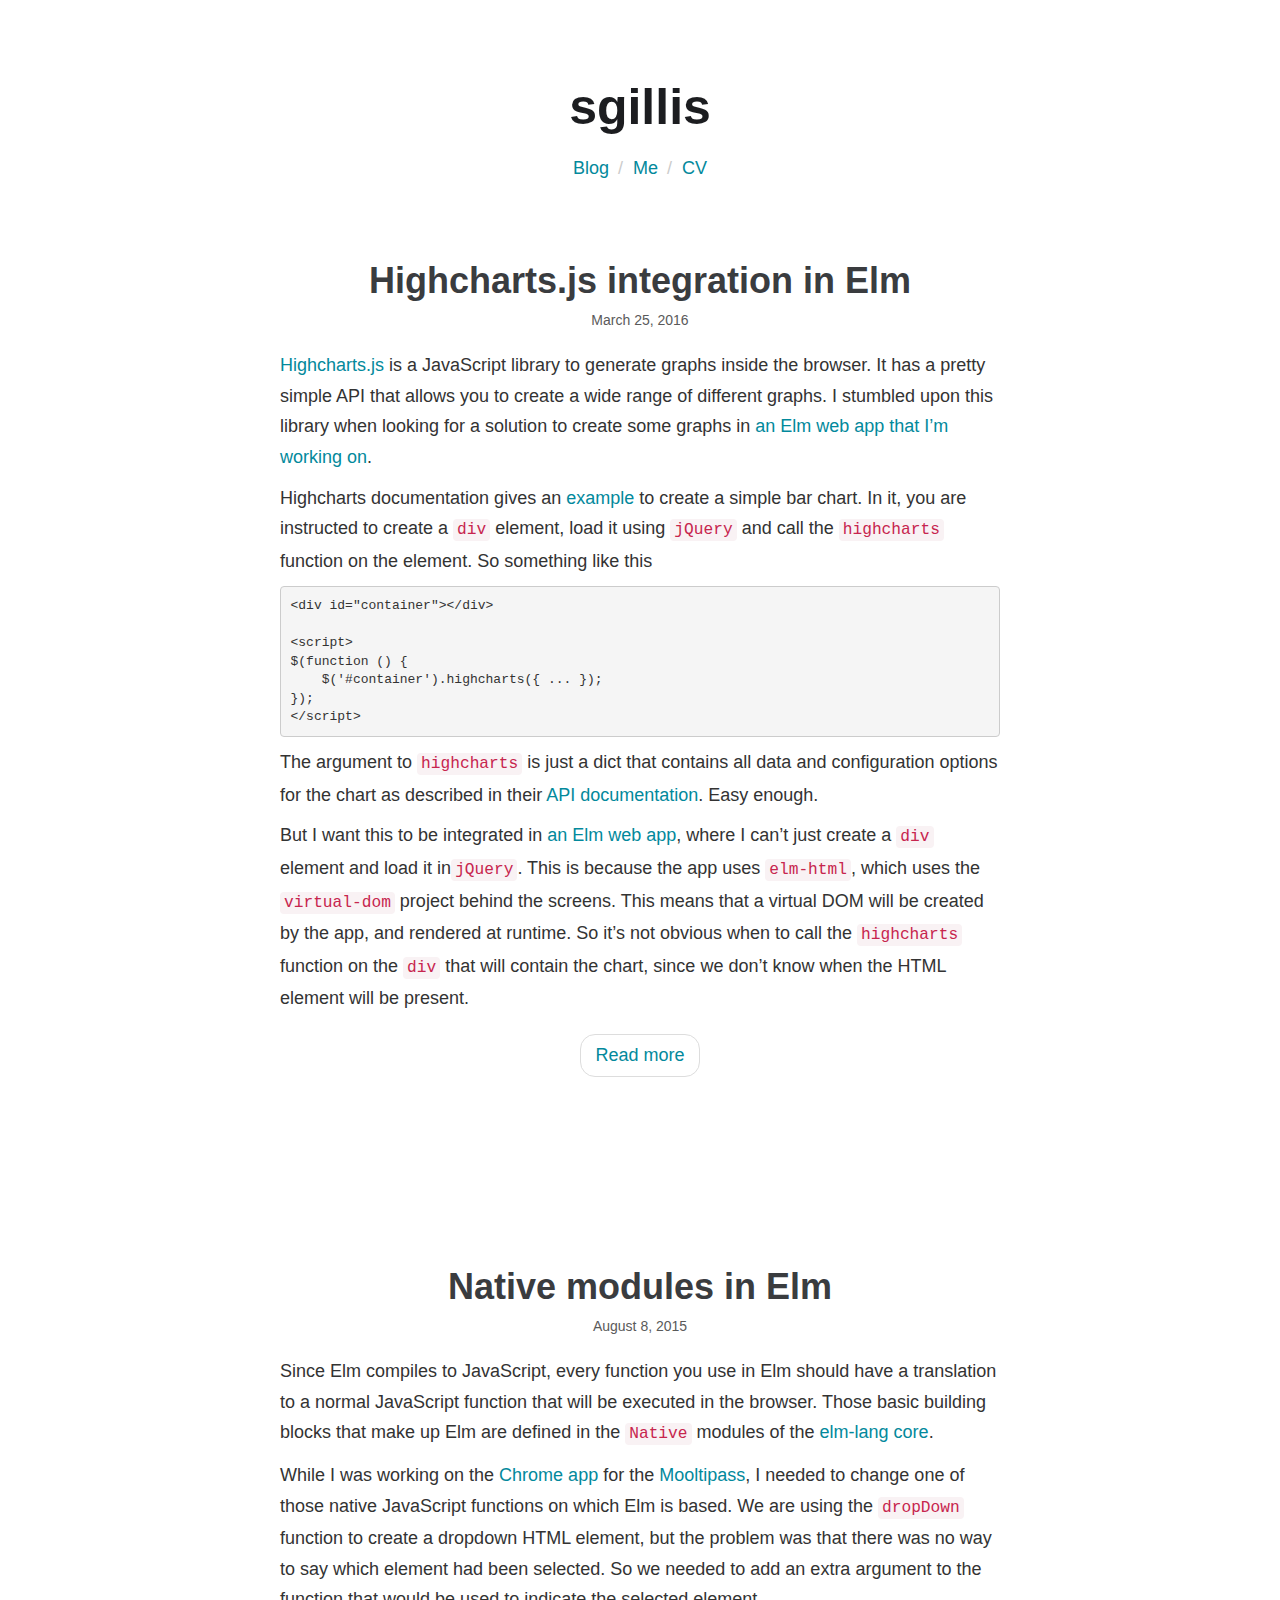
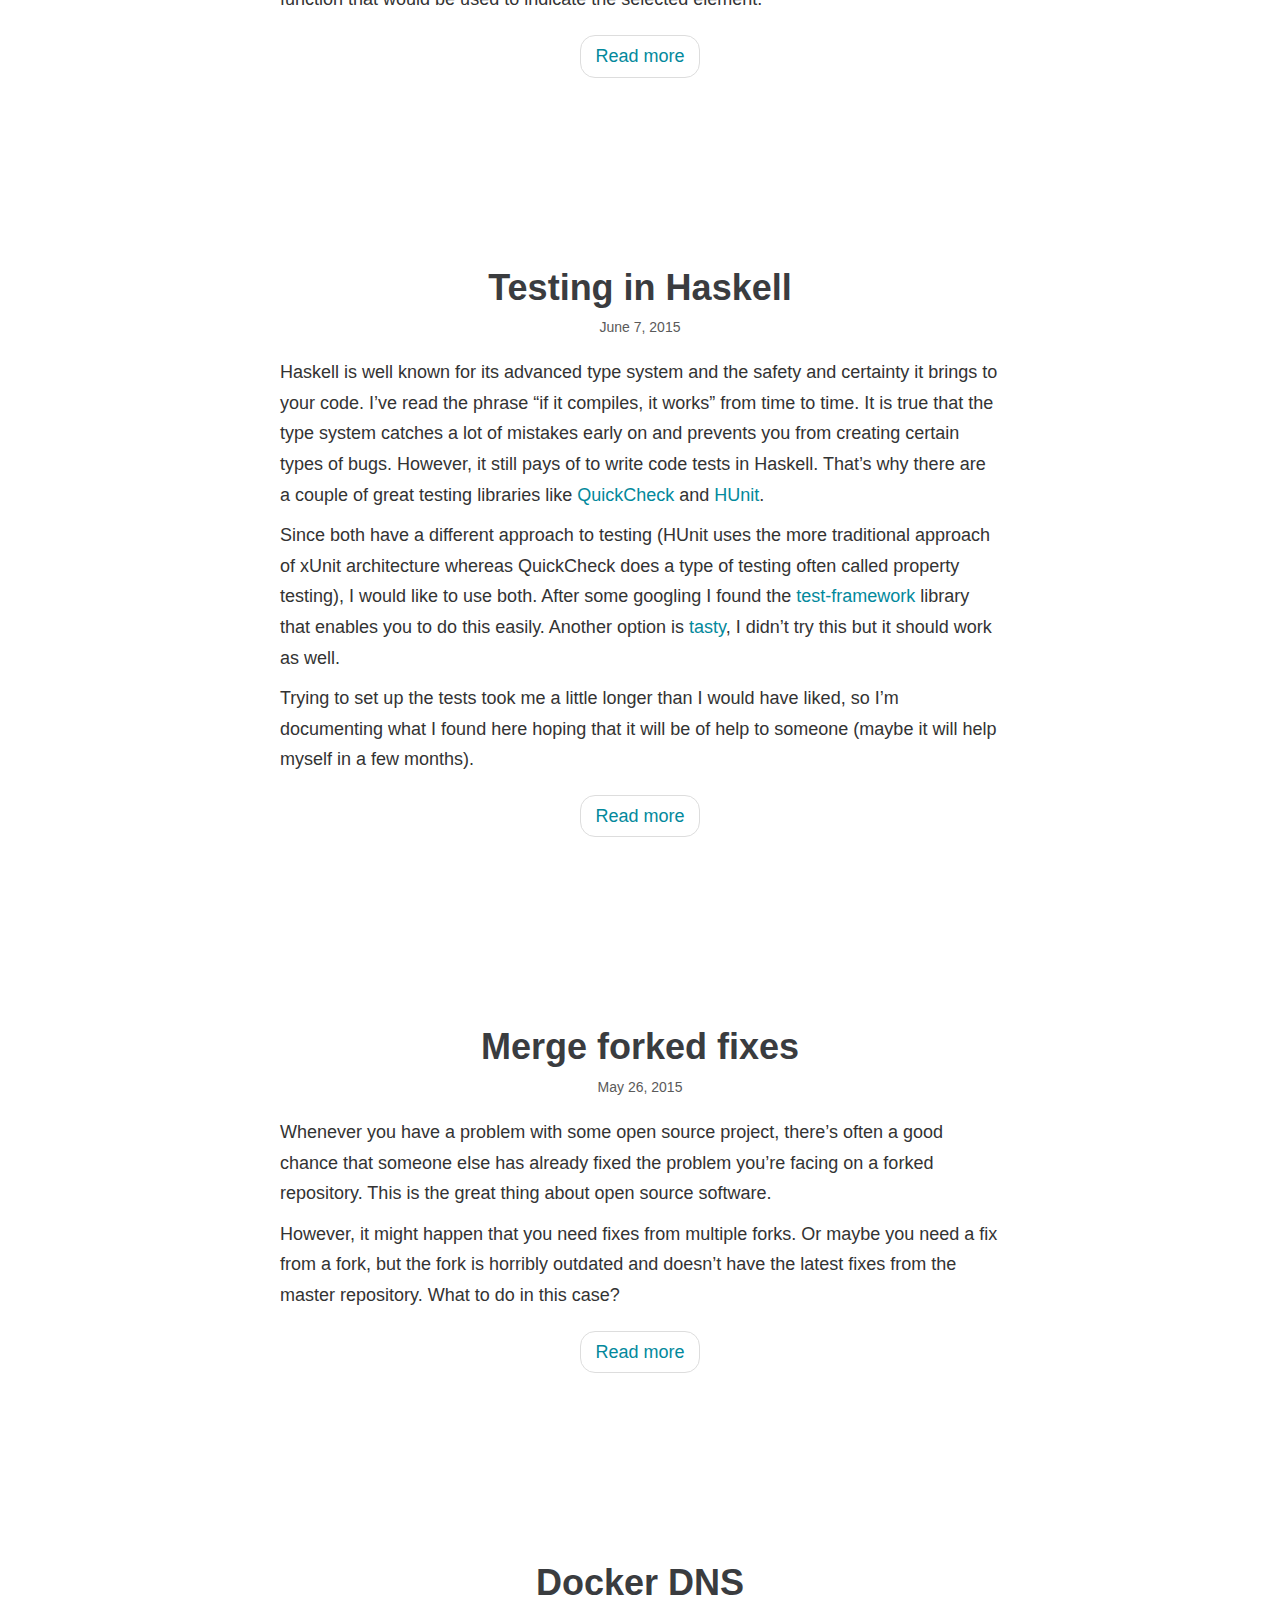
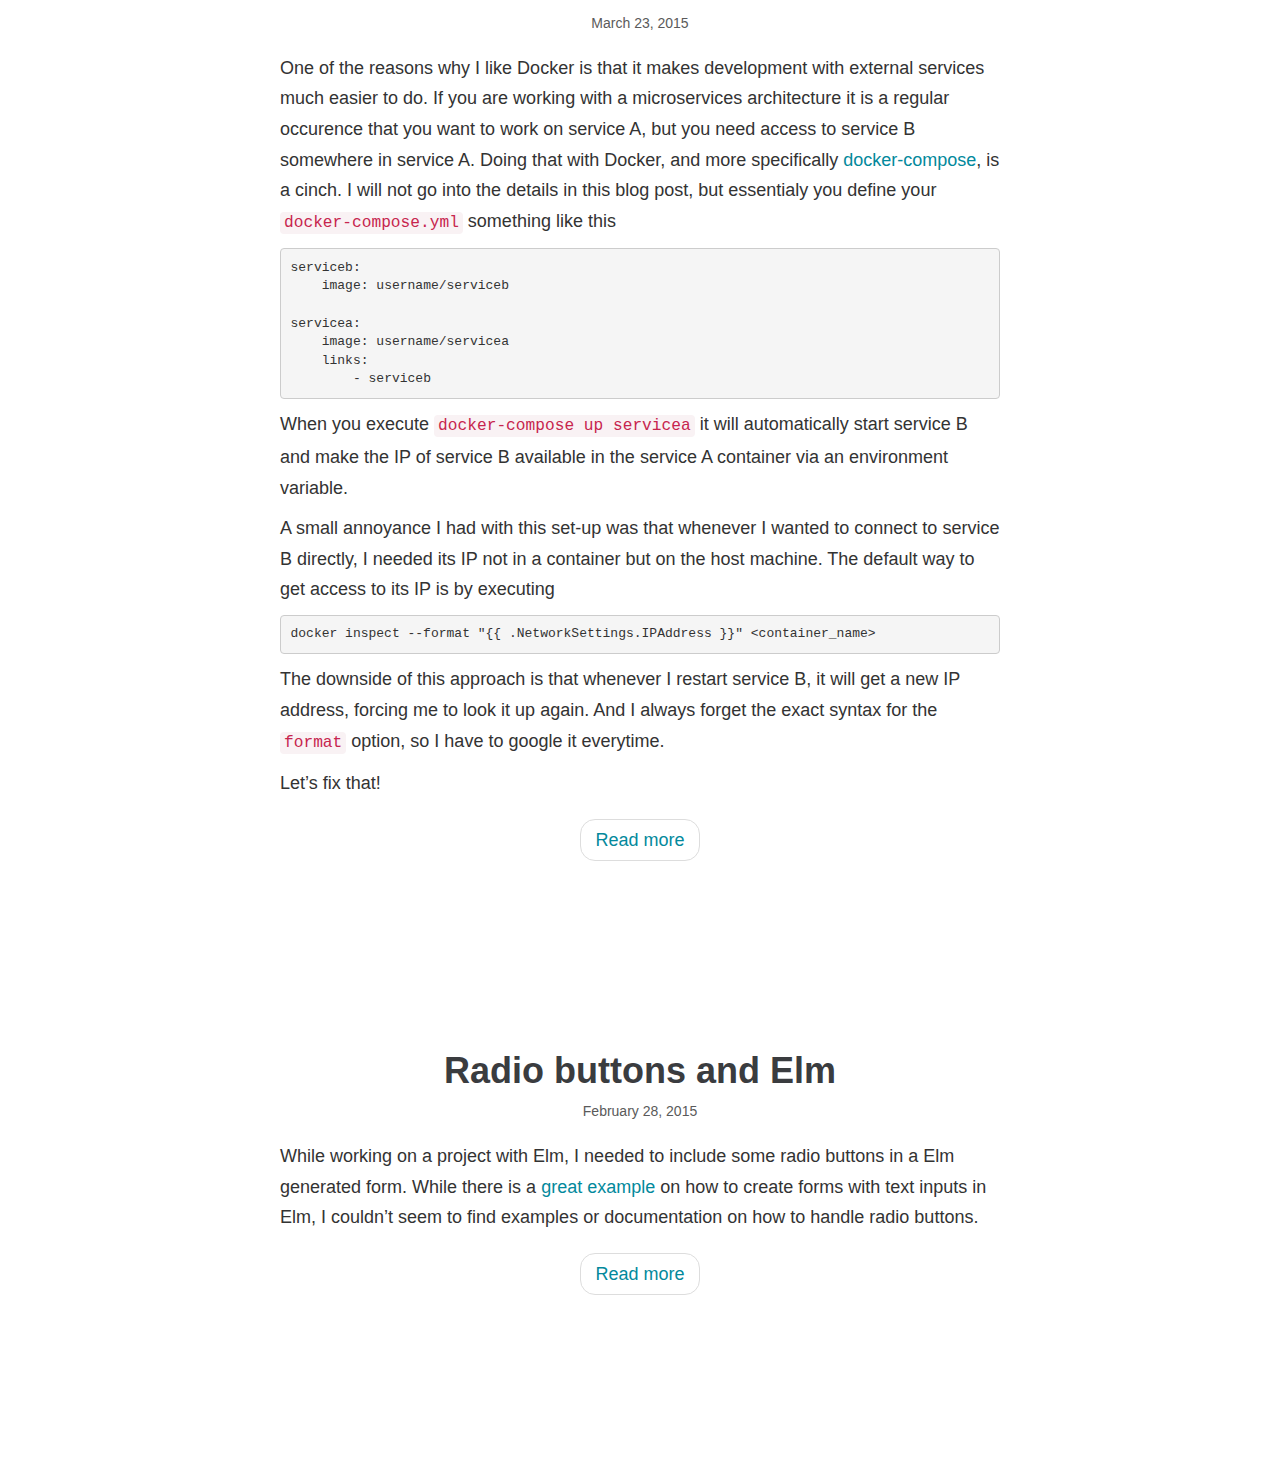
==== commit f8c5b0ee: "Highcharts post" ====
--- a/archive.html
+++ b/archive.html
@@ -24,6 +24,34 @@
                 </center>
             </div>
             
+<div>
+    <article class="article-excerpt">
+        
+        <h2 class="post-title"><a href="./posts/2016-03-25-highcharts-integration-in-elm.html">Highcharts.js integration in Elm</a></h2>
+        <div class="date">March 25, 2016</div>
+        <div class="post-list-content">
+            
+            
+              <p><a href="http://highcharts.com">Highcharts.js</a> is a JavaScript library to generate graphs inside the browser. It has a pretty simple API that allows you to create a wide range of different graphs. I stumbled upon this library when looking for a solution to create some graphs in <a href="http://truqu.com">an Elm web app that I’m working on</a>.</p>
+<p>Highcharts documentation gives an <a href="http://www.highcharts.com/docs/getting-started/your-first-chart">example</a> to create a simple bar chart. In it, you are instructed to create a <code>div</code> element, load it using <code>jQuery</code> and call the <code>highcharts</code> function on the element. So something like this</p>
+<pre><code>&lt;div id=&quot;container&quot;&gt;&lt;/div&gt;
+
+&lt;script&gt;
+$(function () { 
+    $('#container').highcharts({ ... });
+});
+&lt;/script&gt;</code></pre>
+<p>The argument to <code>highcharts</code> is just a dict that contains all data and configuration options for the chart as described in their <a href="http://api.highcharts.com/highcharts">API documentation</a>. Easy enough.</p>
+<p>But I want this to be integrated in <a href="truqu.com">an Elm web app</a>, where I can’t just create a <code>div</code> element and load it in<code>jQuery</code>. This is because the app uses <code>elm-html</code>, which uses the <a href="https://github.com/Matt-Esch/virtual-dom"><code>virtual-dom</code></a> project behind the screens. This means that a virtual DOM will be created by the app, and rendered at runtime. So it’s not obvious when to call the <code>highcharts</code> function on the <code>div</code> that will contain the chart, since we don’t know when the HTML element will be present.</p>
+
+            
+        </div>
+        <ul class="pager">
+            <li><a href="./posts/2016-03-25-highcharts-integration-in-elm.html">Read more</a></li>
+        </ul>
+    </article>
+</div>
+
 <div>
     <article class="article-excerpt">
         
